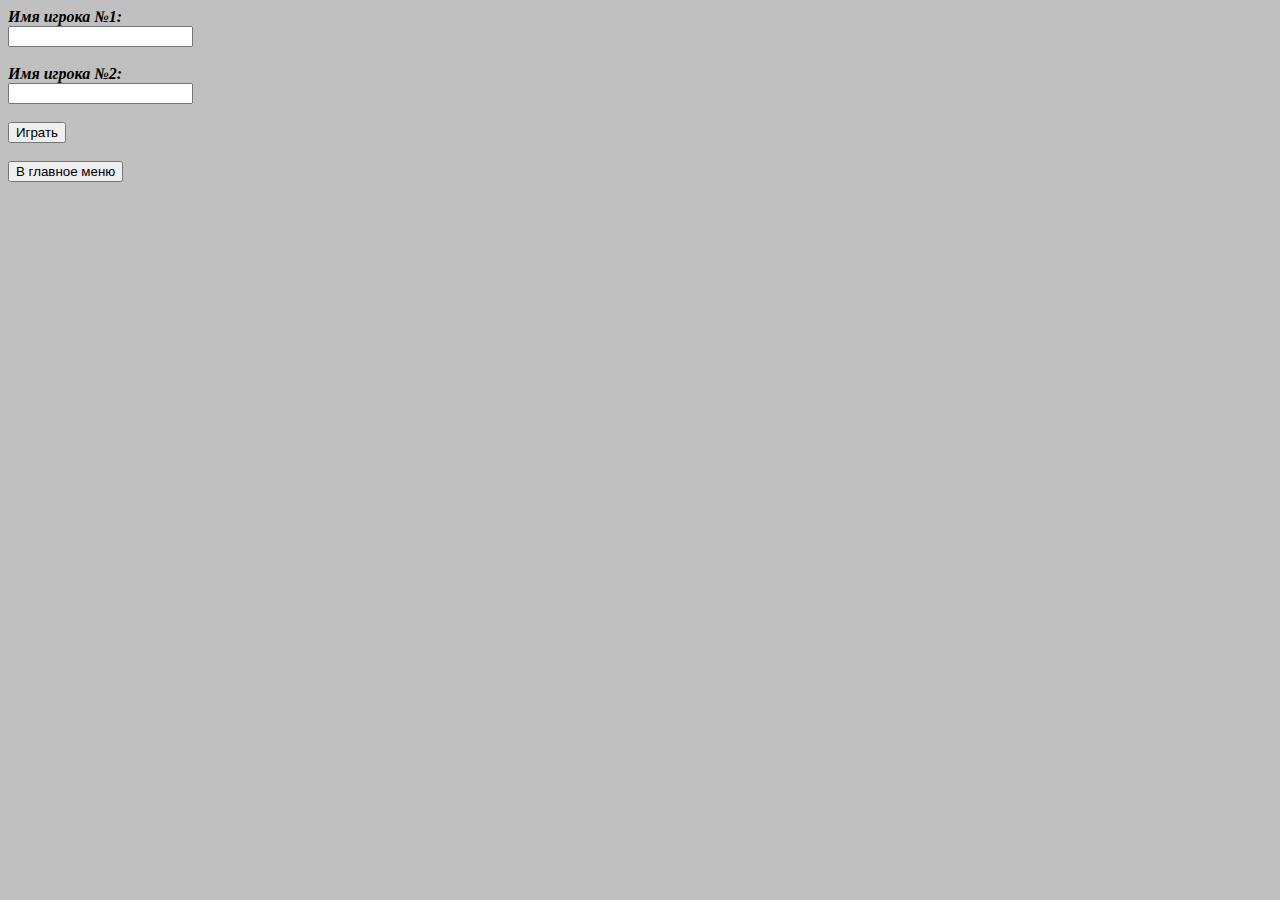
==== web/vsplay.html @ 43f2cab1 "Initial commit" ====
<!DOCTYPE html>
<html>
    <head>
        <meta charset="utf-8">
        <title>Игра вдвоём</title>
        <link rel="stylesheet" href="views/Style.css">
    </head>

    <body bgcolor="Silver">
            <form action="StartServlet" method="post">
                <div class="sticky_small">Имя игрока №1:</div>
                <input type="text" name="player1" required><br><br>
                <div class="sticky_small">Имя игрока №2:</div>
                <input type="text" name="player2" required><br><br>
                <input type="submit" value="Играть"><br><br>
            </form>
            <form action="index.html">
                <input type="submit" value="В главное меню">
            </form>
    </body>
</html>
---- web/views/Style.css ----
@CHARSET "utf-8";

#arrow_player
{
    position: -webkit-sticky;
    position: sticky;
    top: 150px;
}

#arrow_ai
{
    position: -webkit-sticky;
    position: sticky;
    top: 150px;
}

div.sticky_big
{
    position: -webkit-sticky;
    position: sticky;
    font: bold oblique 150% serif;
}

div.sticky_small
{
    position: -webkit-sticky;
    position: sticky;
    font: bold oblique 100% serif;
}
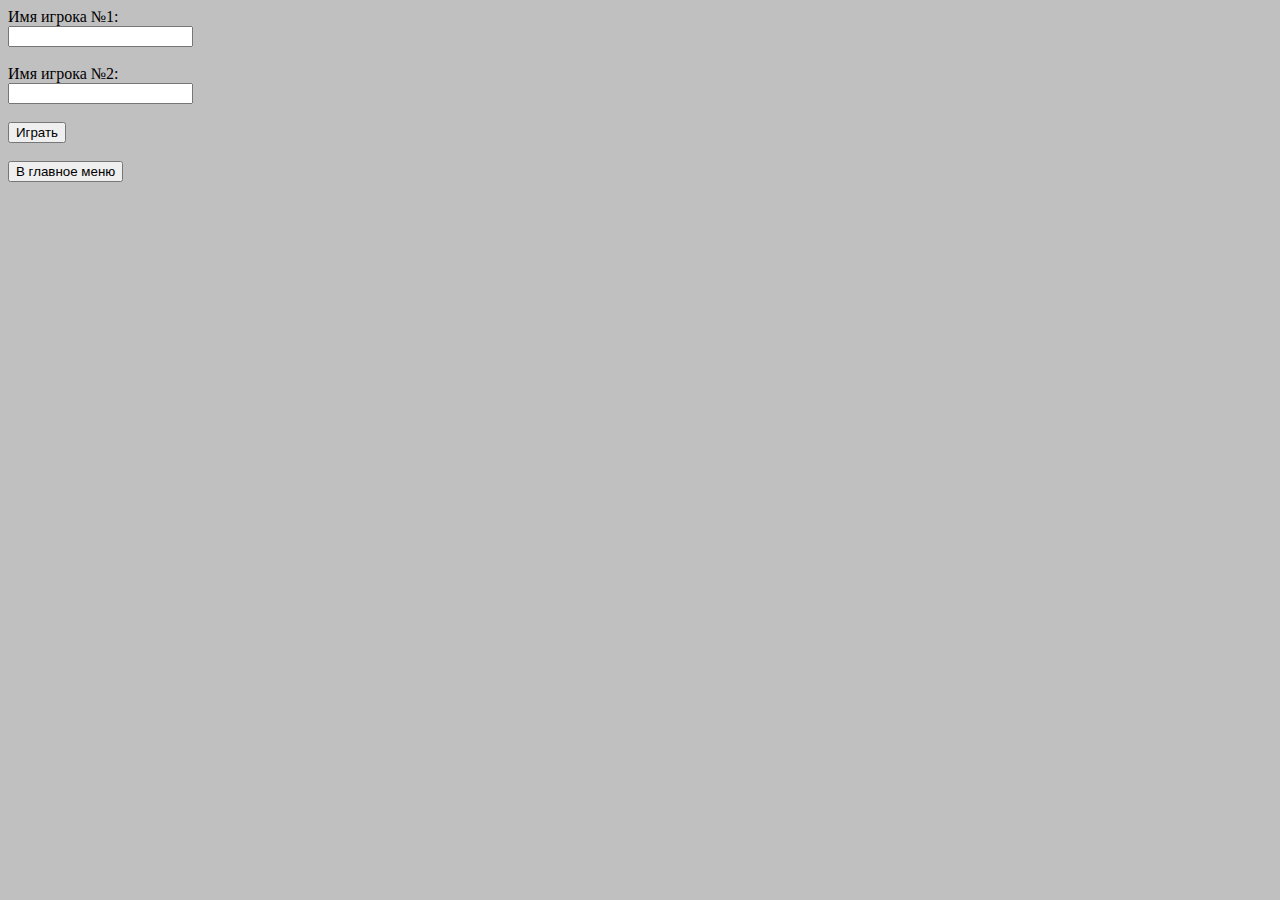
==== commit 462d4882: "Alpha" ====
--- a/web/vsplay.html
+++ b/web/vsplay.html
@@ -3,7 +3,6 @@
     <head>
         <meta charset="utf-8">
         <title>Игра вдвоём</title>
-        <link rel="stylesheet" href="views/Style.css">
     </head>
 
     <body bgcolor="Silver">
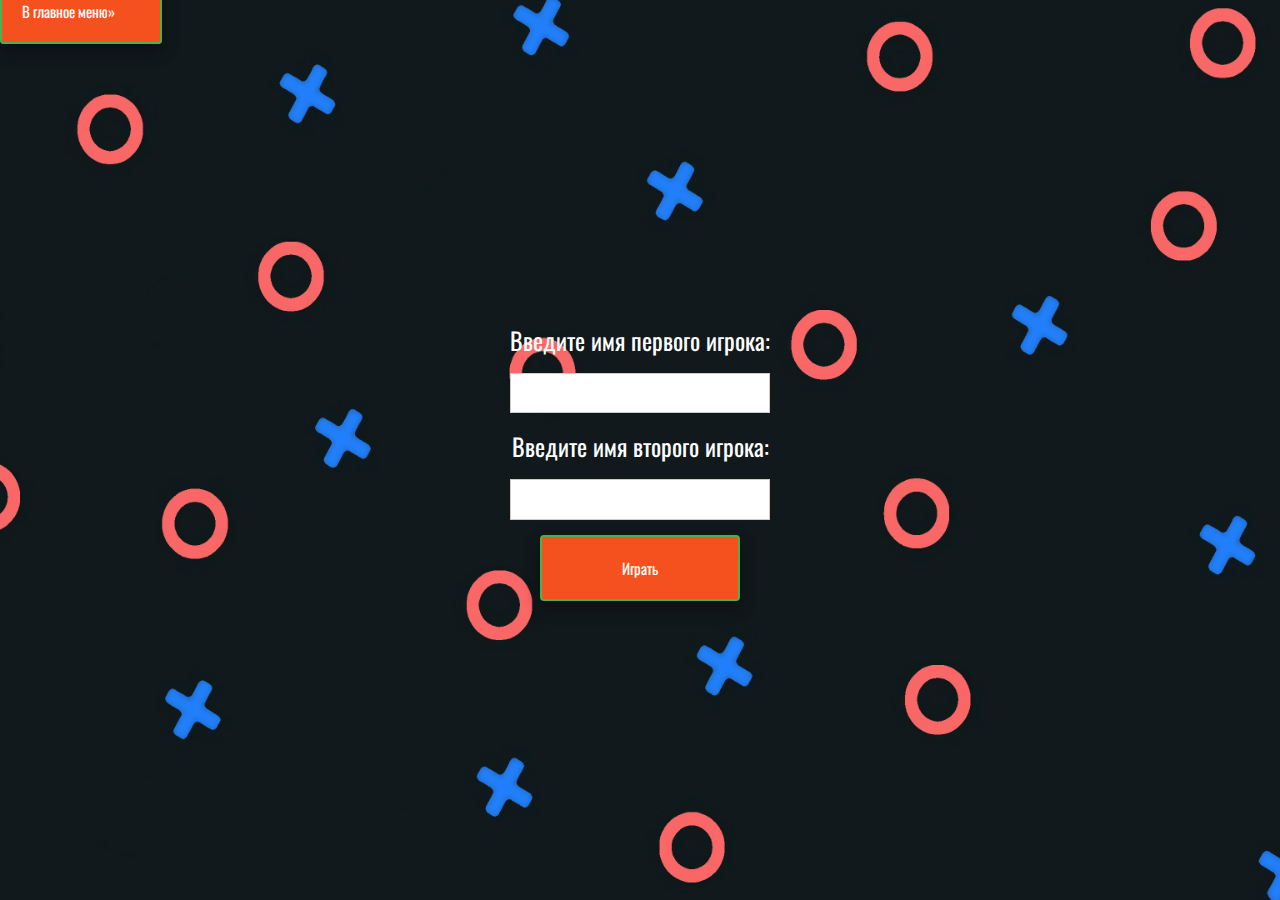
==== commit 5f58b678: "Alpha" ====
--- a/web/vsplay.html
+++ b/web/vsplay.html
@@ -1,20 +1,77 @@
 <!DOCTYPE html>
 <html>
-    <head>
-        <meta charset="utf-8">
-        <title>Игра вдвоём</title>
-    </head>
+    <meta charset="UTF-8">
+    <meta name="viewport" content="width=device-width, initial-scale=1">
+    <link rel="stylesheet" href="https://www.w3schools.com/w3css/4/w3.css">
+    <link rel="stylesheet" href="https://fonts.googleapis.com/css?family=Oswald">
+    <style>
+        body,h1 {font-family: "Oswald", sans-serif}
+        body, html {height: 100%}
+        .bgimg
+        {
+            background-image: url('views/background.png');
+            min-height: 100%;
+            background-position: center;
+            background-size: cover;
+        }
+        .button
+        {
+            border-radius: 4px;
+            background-color: #f4511e;
+            box-shadow: 0 8px 16px 0 rgba(0,0,0,0.2), 0 6px 20px 0 rgba(0,0,0,0.19);
+            border: 2px solid #4CAF50;
+            color: #FFFFFF;
+            text-align: center;
+            font-size: 15px;
+            padding: 20px;
+            width: 200px;
+            transition: all 0.5s;
+            cursor: pointer;
+            margin: auto;
+        }
+        .button span
+        {
+            cursor: pointer;
+            display: inline-block;
+            position: center;
+            transition: 0.5s;
+        }
+        .button span:after
+        {
+            content: '\00bb';
+            position: center;
+            opacity: 0;
+            top: 0;
+            right: -20px;
+            transition: 0.5s;
+        }
+        .button:hover span
+        {
+            padding-right: 25px;
+        }
+        .button:hover span:after
+        {
+            opacity: 1;
+            right: 0;
+        }
+    </style>
 
-    <body bgcolor="Silver">
-            <form action="StartServlet" method="post">
-                <div class="sticky_small">Имя игрока №1:</div>
-                <input type="text" name="player1" required><br><br>
-                <div class="sticky_small">Имя игрока №2:</div>
-                <input type="text" name="player2" required><br><br>
-                <input type="submit" value="Играть"><br><br>
-            </form>
-            <form action="index.html">
-                <input type="submit" value="В главное меню">
-            </form>
+    <body>
+
+            <div class="bgimg w3-display-container w3-animate-opacity w3-text-white">
+                <form action="StartServlet" method="post">
+                <div align="center" class="w3-display-middle">
+                    <br action="StartServlet" method="post">
+                        <div class="w3-xlarge">Введите имя первого игрока:</div>
+                        <p align="left"><input class="w3-input w3-border w3-hover-grey" type="text" name="player1" required></p>
+                        <div class="w3-xlarge">Введите имя второго игрока:</div>
+                        <p align="left"><input class="w3-input w3-border w3-hover-grey" type="text" name="player2" required></p>
+                        <button class="button" type="submit" >Играть</button>
+                </div>
+                </form>
+                <a href="index.html" class="button"><span>В главное меню</span></a>
+            </div>
+
+
     </body>
 </html>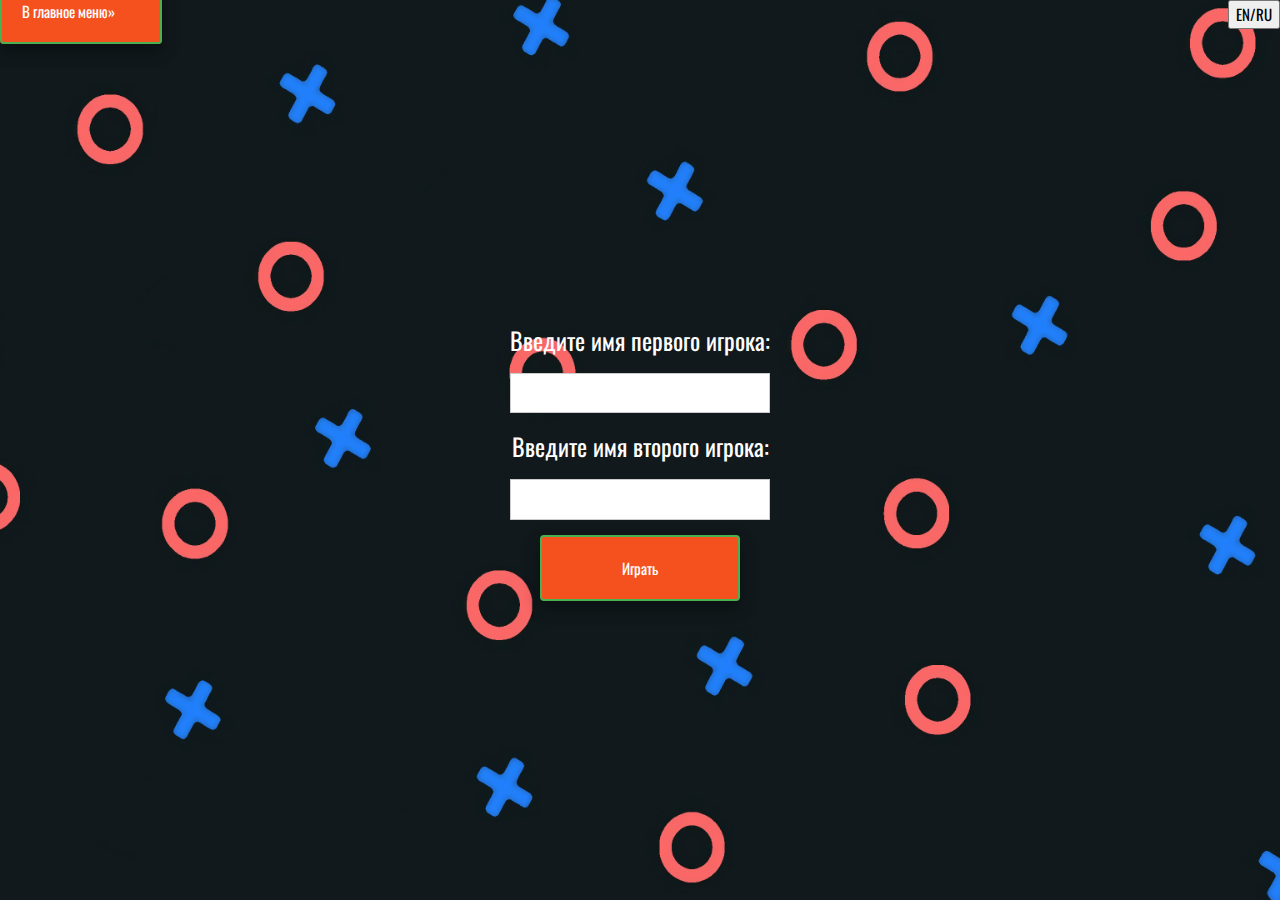
==== commit f1eee484: "Beta" ====
--- a/web/vsplay.html
+++ b/web/vsplay.html
@@ -1,5 +1,9 @@
 <!DOCTYPE html>
 <html>
+    <head>
+        <script src="https://ajax.googleapis.com/ajax/libs/jquery/3.4.1/jquery.min.js"></script>
+        <script src="javascript/LanguageControl.js"></script>
+    </head>
     <meta charset="UTF-8">
     <meta name="viewport" content="width=device-width, initial-scale=1">
     <link rel="stylesheet" href="https://www.w3schools.com/w3css/4/w3.css">
@@ -14,7 +18,7 @@
             background-position: center;
             background-size: cover;
         }
-        .button
+        .bbutton
         {
             border-radius: 4px;
             background-color: #f4511e;
@@ -29,14 +33,14 @@
             cursor: pointer;
             margin: auto;
         }
-        .button span
+        .bbutton span
         {
             cursor: pointer;
             display: inline-block;
             position: center;
             transition: 0.5s;
         }
-        .button span:after
+        .bbutton span:after
         {
             content: '\00bb';
             position: center;
@@ -45,11 +49,11 @@
             right: -20px;
             transition: 0.5s;
         }
-        .button:hover span
+        .bbutton:hover span
         {
             padding-right: 25px;
         }
-        .button:hover span:after
+        .bbutton:hover span:after
         {
             opacity: 1;
             right: 0;
@@ -57,19 +61,23 @@
     </style>
 
     <body>
-
-            <div class="bgimg w3-display-container w3-animate-opacity w3-text-white">
+            <div class="bgimg w3-display-container w3-text-white">
                 <form action="StartServlet" method="post">
                 <div align="center" class="w3-display-middle">
                     <br action="StartServlet" method="post">
-                        <div class="w3-xlarge">Введите имя первого игрока:</div>
+                        <div lang="ru" class="w3-xlarge">Введите имя первого игрока:</div>
+                        <div lang="en" class="w3-xlarge">Enter the first player's name:</div>
                         <p align="left"><input class="w3-input w3-border w3-hover-grey" type="text" name="player1" required></p>
-                        <div class="w3-xlarge">Введите имя второго игрока:</div>
+                        <div lang="ru" class="w3-xlarge">Введите имя второго игрока:</div>
+                        <div lang="en" class="w3-xlarge">Enter the second player's name:</div>
                         <p align="left"><input class="w3-input w3-border w3-hover-grey" type="text" name="player2" required></p>
-                        <button class="button" type="submit" >Играть</button>
+                        <button lang="ru" class="bbutton" type="submit" >Играть</button>
+                        <button lang="en" class="bbutton" type="submit" >Play</button>
                 </div>
                 </form>
-                <a href="index.html" class="button"><span>В главное меню</span></a>
+                <button id="switch-lang" class="w3-display-topright">EN/RU</button>
+                <a lang="ru" href="index.html" class="bbutton"><span>В главное меню</span></a>
+                <a lang="en" href="index.html" class="bbutton"><span>Back to main menu</span></a>
             </div>
 
 
